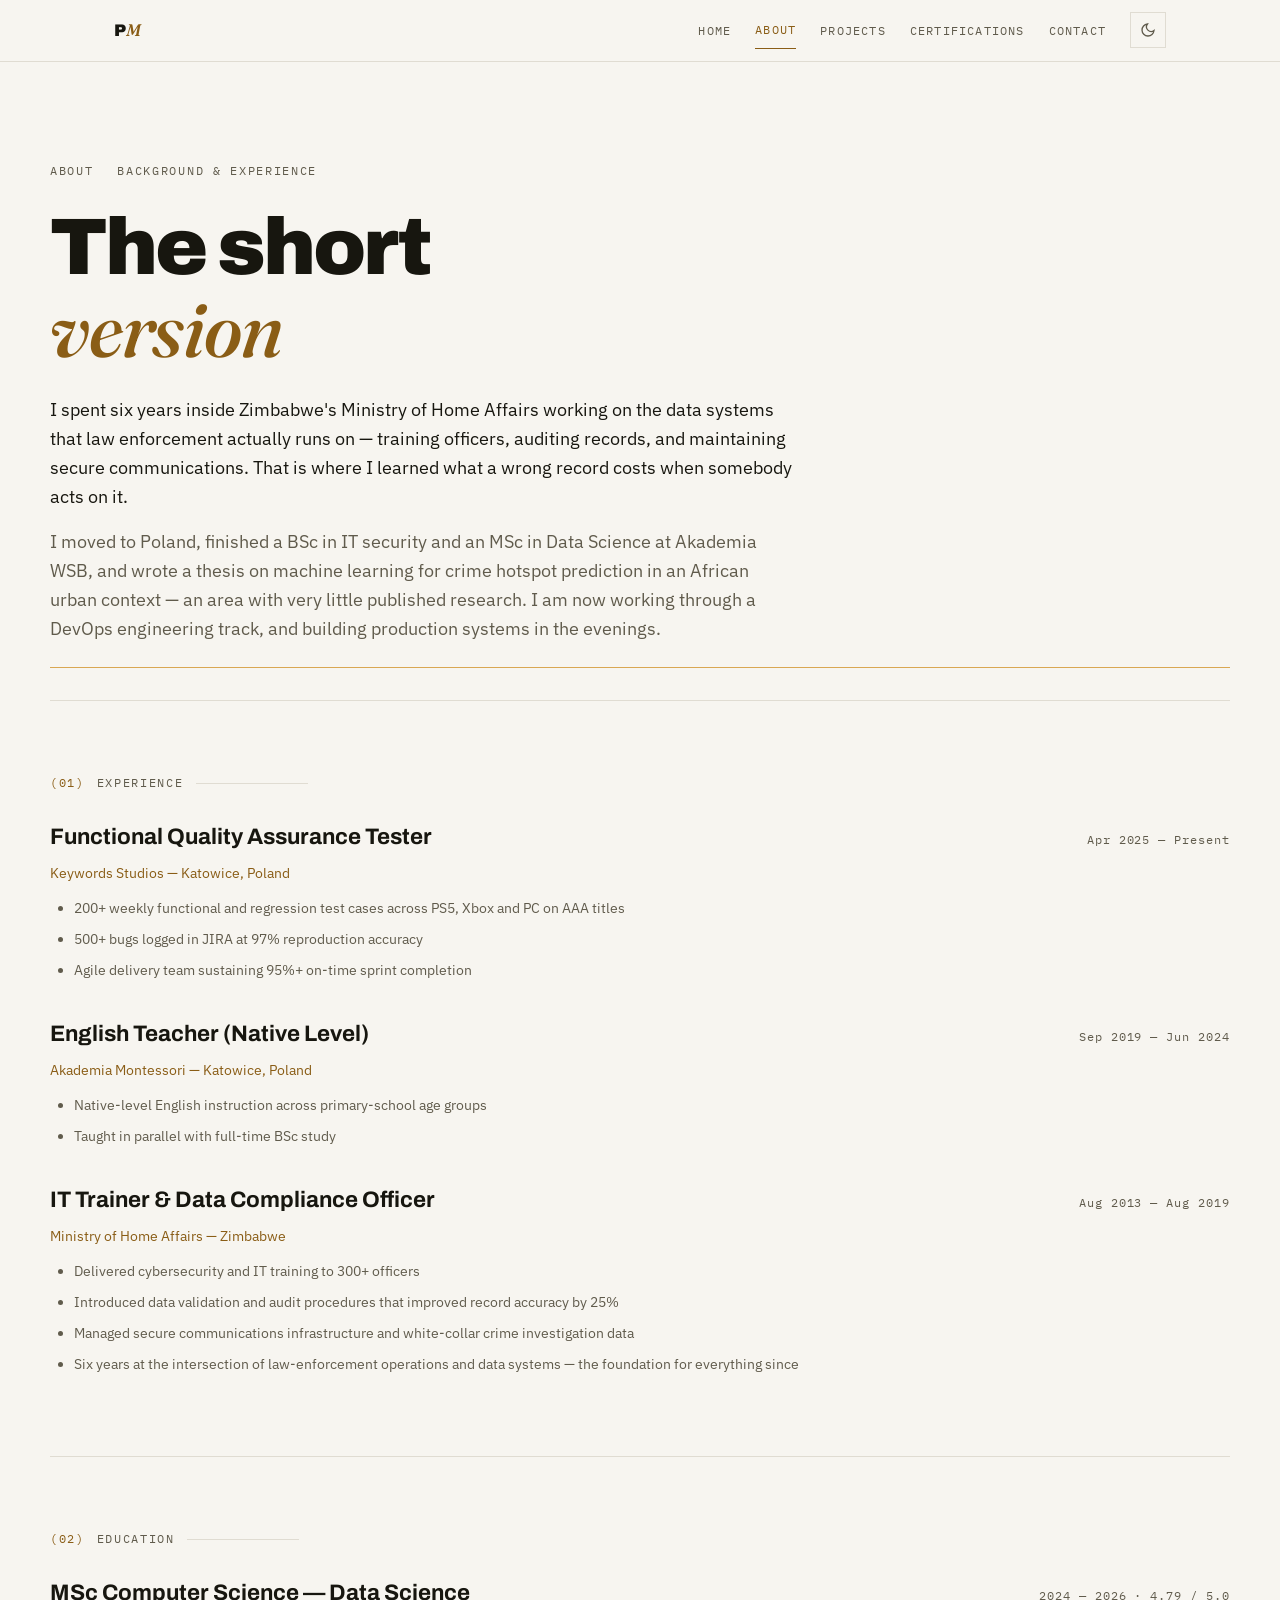
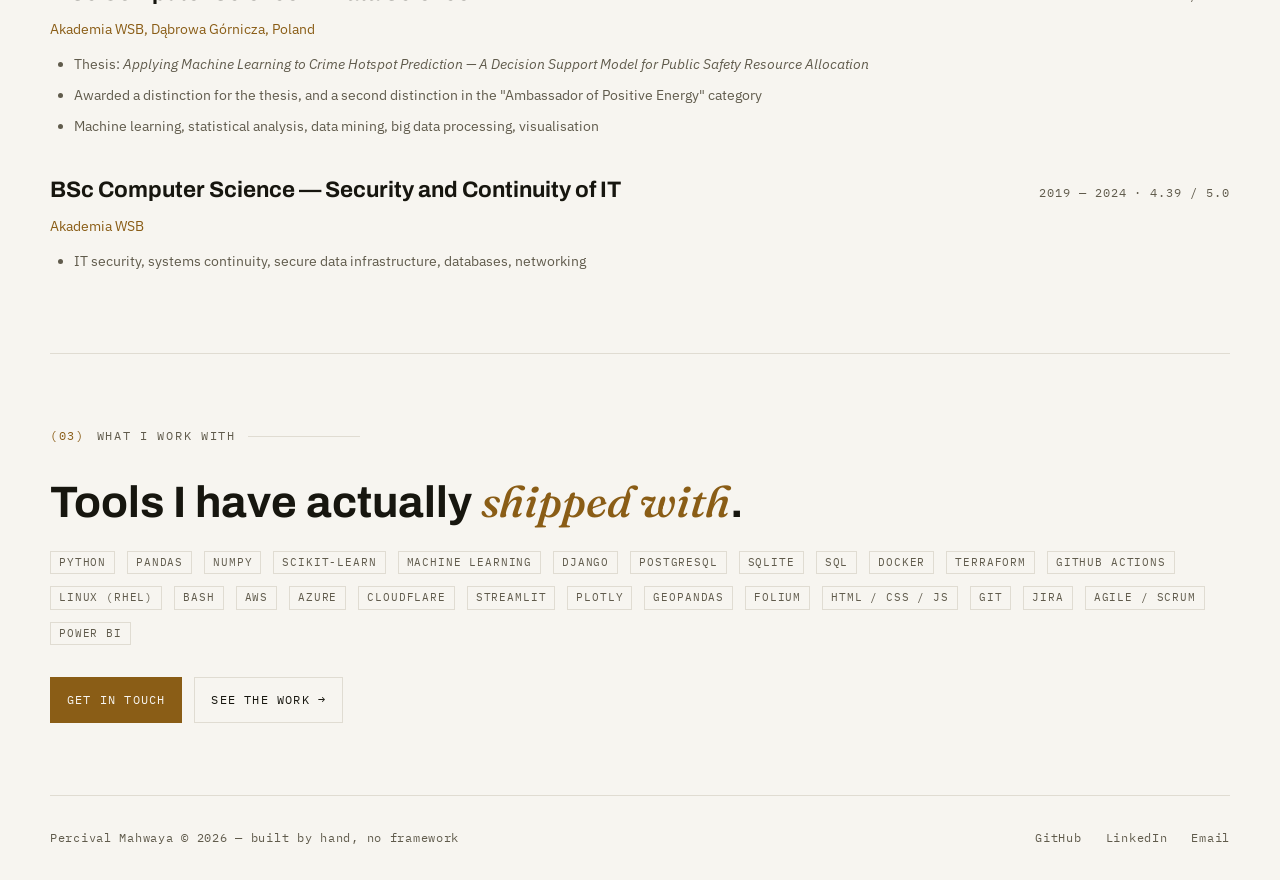
==== about.html @ 617ca1ed "redesign the site: dark/light editorial rebuild, spec-first Rebuilt all five pages against a plannin" ====
<!DOCTYPE html>
<html lang="en">
<head>
<meta charset="UTF-8">
<meta name="viewport" content="width=device-width, initial-scale=1.0">
<title>About — Percival Mahwaya</title>
<meta name="description" content="Background: six years in law-enforcement IT in Zimbabwe, an MSc in Data Science, and a DevOps engineering track in progress.">
<script>
  try {
    var t = localStorage.getItem("theme");
    if (t === "dark" || t === "light") document.documentElement.dataset.theme = t;
  } catch (e) {}
</script>
<link rel="preconnect" href="https://fonts.googleapis.com">
<link rel="preconnect" href="https://fonts.gstatic.com" crossorigin>
<link rel="stylesheet" href="https://fonts.googleapis.com/css2?family=Archivo:wght@500;700;900&family=Fraunces:ital,opsz,wght@1,9..144,500;1,9..144,600&family=IBM+Plex+Sans:wght@400;500;600&family=IBM+Plex+Mono:wght@400;500&display=swap">
<link rel="stylesheet" href="css/site.css">
</head>
<body>

<a class="skip" href="#main">Skip to content</a>

<header class="masthead">
  <div class="masthead__inner">
    <a class="brand" href="index.html">P<em>M</em></a>
    <nav class="nav" id="nav" aria-label="Primary">
      <a href="index.html">Home</a>
      <a href="about.html" aria-current="page">About</a>
      <a href="projects.html">Projects</a>
      <a href="certifications.html">Certifications</a>
      <a href="contact.html">Contact</a>
    </nav>
    <button class="toggle" id="theme-toggle" type="button" aria-label="Switch to dark theme">
      <svg class="i-moon" viewBox="0 0 24 24" fill="none" stroke="currentColor" stroke-width="2" aria-hidden="true"><path d="M21 12.8A9 9 0 1 1 11.2 3a7 7 0 0 0 9.8 9.8z"/></svg>
      <svg class="i-sun" viewBox="0 0 24 24" fill="none" stroke="currentColor" stroke-width="2" aria-hidden="true"><circle cx="12" cy="12" r="4.2"/><path d="M12 2v2.5M12 19.5V22M2 12h2.5M19.5 12H22M4.9 4.9l1.8 1.8M17.3 17.3l1.8 1.8M19.1 4.9l-1.8 1.8M6.7 17.3l-1.8 1.8"/></svg>
    </button>
    <button class="burger" id="burger" type="button" aria-label="Menu" aria-expanded="false" aria-controls="nav">
      <svg viewBox="0 0 24 24" fill="none" stroke="currentColor" stroke-width="2" aria-hidden="true"><path d="M3 6h18M3 12h18M3 18h18"/></svg>
    </button>
  </div>
</header>

<main id="main">

  <section class="shell hero" style="padding-bottom: var(--s5);">
    <div class="meta-row"><span>About</span><span>Background &amp; experience</span></div>
    <h1 class="name" style="font-size: clamp(2.5rem, 8vw, 5rem);">
      The short
      <span class="surname">version</span>
    </h1>
    <div class="prose measure">
      <p>
        I spent six years inside Zimbabwe's Ministry of Home Affairs working on the data systems
        that law enforcement actually runs on — training officers, auditing records, and
        maintaining secure communications. That is where I learned what a wrong record costs when
        somebody acts on it.
      </p>
      <p class="prose--muted">
        I moved to Poland, finished a BSc in IT security and an MSc in Data Science at Akademia
        WSB, and wrote a thesis on machine learning for crime hotspot prediction in an African
        urban context — an area with very little published research. I am now working through a
        DevOps engineering track, and building production systems in the evenings.
      </p>
    </div>
    <div class="rule"></div>
  </section>

  <section class="shell section">
    <p class="section__label"><i>(01)</i> Experience</p>
    <div class="entries">

      <article class="entry">
        <div class="entry__head">
          <h2 class="entry__role">Functional Quality Assurance Tester</h2>
          <span class="entry__when">Apr 2025 — Present</span>
        </div>
        <p class="entry__org">Keywords Studios — Katowice, Poland</p>
        <ul>
          <li>200+ weekly functional and regression test cases across PS5, Xbox and PC on AAA titles</li>
          <li>500+ bugs logged in JIRA at 97% reproduction accuracy</li>
          <li>Agile delivery team sustaining 95%+ on-time sprint completion</li>
        </ul>
      </article>

      <article class="entry">
        <div class="entry__head">
          <h2 class="entry__role">English Teacher (Native Level)</h2>
          <span class="entry__when">Sep 2019 — Jun 2024</span>
        </div>
        <p class="entry__org">Akademia Montessori — Katowice, Poland</p>
        <ul>
          <li>Native-level English instruction across primary-school age groups</li>
          <li>Taught in parallel with full-time BSc study</li>
        </ul>
      </article>

      <article class="entry">
        <div class="entry__head">
          <h2 class="entry__role">IT Trainer &amp; Data Compliance Officer</h2>
          <span class="entry__when">Aug 2013 — Aug 2019</span>
        </div>
        <p class="entry__org">Ministry of Home Affairs — Zimbabwe</p>
        <ul>
          <li>Delivered cybersecurity and IT training to 300+ officers</li>
          <li>Introduced data validation and audit procedures that improved record accuracy by 25%</li>
          <li>Managed secure communications infrastructure and white-collar crime investigation data</li>
          <li>Six years at the intersection of law-enforcement operations and data systems — the foundation for everything since</li>
        </ul>
      </article>

    </div>
  </section>

  <section class="shell section">
    <p class="section__label"><i>(02)</i> Education</p>
    <div class="entries">

      <article class="entry">
        <div class="entry__head">
          <h2 class="entry__role">MSc Computer Science — Data Science</h2>
          <span class="entry__when">2024 — 2026 · 4.79 / 5.0</span>
        </div>
        <p class="entry__org">Akademia WSB, Dąbrowa Górnicza, Poland</p>
        <ul>
          <li>Thesis: <em>Applying Machine Learning to Crime Hotspot Prediction — A Decision Support Model for Public Safety Resource Allocation</em></li>
          <li>Awarded a distinction for the thesis, and a second distinction in the "Ambassador of Positive Energy" category</li>
          <li>Machine learning, statistical analysis, data mining, big data processing, visualisation</li>
        </ul>
      </article>

      <article class="entry">
        <div class="entry__head">
          <h2 class="entry__role">BSc Computer Science — Security and Continuity of IT</h2>
          <span class="entry__when">2019 — 2024 · 4.39 / 5.0</span>
        </div>
        <p class="entry__org">Akademia WSB</p>
        <ul>
          <li>IT security, systems continuity, secure data infrastructure, databases, networking</li>
        </ul>
      </article>

    </div>
  </section>

  <section class="shell section">
    <p class="section__label"><i>(03)</i> What I work with</p>
    <h2 class="section__title">Tools I have actually <em>shipped with</em>.</h2>
    <div class="tags" style="gap: var(--s2);">
      <span class="tag">Python</span><span class="tag">Pandas</span><span class="tag">NumPy</span>
      <span class="tag">Scikit-learn</span><span class="tag">Machine Learning</span>
      <span class="tag">Django</span><span class="tag">PostgreSQL</span><span class="tag">SQLite</span>
      <span class="tag">SQL</span><span class="tag">Docker</span><span class="tag">Terraform</span>
      <span class="tag">GitHub Actions</span><span class="tag">Linux (RHEL)</span><span class="tag">Bash</span>
      <span class="tag">AWS</span><span class="tag">Azure</span><span class="tag">Cloudflare</span>
      <span class="tag">Streamlit</span><span class="tag">Plotly</span><span class="tag">GeoPandas</span>
      <span class="tag">Folium</span><span class="tag">HTML / CSS / JS</span><span class="tag">Git</span>
      <span class="tag">JIRA</span><span class="tag">Agile / Scrum</span><span class="tag">Power BI</span>
    </div>
    <div class="actions" style="margin-top: var(--s5);">
      <a class="btn btn--solid" href="contact.html">Get in touch</a>
      <a class="btn" href="projects.html">See the work &rarr;</a>
    </div>
  </section>

</main>

<footer class="shell foot">
  <p>Percival Mahwaya &copy; 2026 — built by hand, no framework</p>
  <span class="foot__links">
    <a href="https://github.com/percivalmahwaya" target="_blank" rel="noopener">GitHub</a>
    <a href="https://linkedin.com/in/percivalmahwaya" target="_blank" rel="noopener">LinkedIn</a>
    <a href="mailto:mahwayapercival@gmail.com">Email</a>
  </span>
</footer>

<script src="js/site.js"></script>
</body>
</html>
---- css/site.css ----
/* ==========================================================================
   site.css — Percival Mahwaya
   Authoritative values: docs/DESIGN_SYSTEM.md. Rules: docs/INVARIANTS.md.
   No framework, no build step, no CDN but Google Fonts (invariant 1).

   THEME STRUCTURE (invariant 6) — do not restructure without reading ADR 0002:
     :root                                        complete LIGHT palette
     @media (prefers-color-scheme: dark)
       :root:not([data-theme="light"])            dark, but an explicit light choice wins
     :root[data-theme="dark"]                     dark, explicit, beats a light OS
   Never declare a colour whose ONLY definition sits in a media or [data-theme]
   block — it will not apply in the un-stamped "system" state, which is what most
   readers are in, and the page renders one theme's text on the other's ground.
   ========================================================================== */

:root {
  /* --- light palette (base) --- */
  --ground: #F7F5F0;
  --raised: #FFFFFF;
  --ink: #17160F;
  --muted: #605B4C;
  --line: #E0DCD2;
  --accent: #8A5D16;        /* 5.27:1 on --ground — AA. See DESIGN_SYSTEM §2. */
  --accent-flat: #D9A753;   /* 2.01:1 — DECORATIVE FILLS ONLY, never text. */
  --live: #1F7A3D;
  --ring: #8A5D16;

  /* --- type --- */
  --display: "Archivo", "Helvetica Neue", Arial, sans-serif;
  --script: "Fraunces", Georgia, "Times New Roman", serif;
  --sans: "IBM Plex Sans", system-ui, -apple-system, Segoe UI, Roboto, sans-serif;
  --mono: "IBM Plex Mono", ui-monospace, SFMono-Regular, Consolas, monospace;

  --t-hero: clamp(3rem, 11vw, 7.5rem);
  --t-h2: clamp(1.75rem, 4vw, 2.75rem);
  --t-h3: clamp(1.15rem, 2vw, 1.4rem);
  --t-stat: clamp(2.25rem, 5vw, 3.25rem);
  --t-body: 1.0625rem;
  --t-small: 0.875rem;
  --t-label: 0.75rem;

  /* --- space --- */
  --s1: 0.5rem;  --s2: 0.75rem; --s3: 1rem;   --s4: 1.5rem;
  --s5: 2rem;    --s6: 3rem;    --s7: 4.5rem; --s8: 7rem;

  --gutter: clamp(1.25rem, 5vw, 4rem);
  --measure: 68ch;
  --shell: 1180px;
}

@media (prefers-color-scheme: dark) {
  :root:not([data-theme="light"]) {
    --ground: #0D0D0B;
    --raised: #141412;
    --ink: #F2EFE8;
    --muted: #9A9484;
    --line: #2A2820;
    --accent: #D9A753;      /* 8.90:1 on the dark ground — AAA. */
    --accent-flat: #D9A753;
    --live: #5FBF7F;
    --ring: #D9A753;
  }
}

:root[data-theme="dark"] {
  --ground: #0D0D0B;
  --raised: #141412;
  --ink: #F2EFE8;
  --muted: #9A9484;
  --line: #2A2820;
  --accent: #D9A753;
  --accent-flat: #D9A753;
  --live: #5FBF7F;
  --ring: #D9A753;
}

/* ===================== base ===================== */

*, *::before, *::after { box-sizing: border-box; }

html { -webkit-text-size-adjust: 100%; scroll-behavior: smooth; }

body {
  margin: 0;
  /* Explicit token background: a transparent body borrows the host ground. */
  background: var(--ground);
  color: var(--ink);
  font-family: var(--sans);
  font-size: var(--t-body);
  line-height: 1.65;
  -webkit-font-smoothing: antialiased;
  overflow-x: hidden;
}

h1, h2, h3, h4 {
  font-family: var(--display);
  line-height: 1.08;
  text-wrap: balance;
  margin: 0;
  color: var(--ink);
}

p { margin: 0; }

a { color: var(--accent); text-decoration-thickness: 1px; text-underline-offset: 3px; }
a:hover { text-decoration-thickness: 2px; }

:focus-visible {
  outline: 2px solid var(--ring);
  outline-offset: 2px;
  border-radius: 2px;
}

img { max-width: 100%; display: block; }

::selection { background: var(--accent); color: var(--ground); }

.shell {
  max-width: var(--shell);
  margin-inline: auto;
  padding-inline: var(--gutter);
}

.measure { max-width: var(--measure); }

.skip {
  position: absolute; left: var(--s3); top: var(--s3);
  background: var(--raised); color: var(--ink);
  border: 1px solid var(--accent);
  padding: var(--s2) var(--s3);
  font-family: var(--mono); font-size: var(--t-small);
  z-index: 100;
  /* Hidden by transform, NOT by a fixed negative offset: a `top:-3rem` hide
     depends on the element staying under 3rem tall, and it did not — the
     bottom border peeked 1.09px into view. Never display:none or
     visibility:hidden here, both remove it from the tab order it exists for. */
  transform: translateY(calc(-100% - var(--s4)));
  transition: transform 140ms ease;
}
.skip:focus { transform: translateY(0); }

/* ===================== masthead ===================== */

.masthead {
  position: sticky; top: 0; z-index: 50;
  background: color-mix(in srgb, var(--ground) 92%, transparent);
  backdrop-filter: blur(10px);
  border-bottom: 1px solid var(--line);
}

.masthead__inner {
  max-width: var(--shell); margin-inline: auto;
  padding: var(--s2) var(--gutter);
  display: flex; align-items: center; gap: var(--s4);
}

.brand {
  font-family: var(--display); font-weight: 900;
  font-size: 1.05rem; letter-spacing: 0.02em;
  color: var(--ink); text-decoration: none;
  margin-right: auto;
}
.brand em {
  font-family: var(--script); font-style: italic;
  font-weight: 600; color: var(--accent);
}

.nav { display: flex; gap: var(--s4); align-items: center; }

.nav a {
  font-family: var(--mono); font-size: var(--t-label);
  text-transform: uppercase; letter-spacing: 0.1em;
  color: var(--muted); text-decoration: none;
  padding: var(--s1) 0;
}
.nav a:hover { color: var(--accent); }
.nav a[aria-current="page"] {
  color: var(--accent);
  border-bottom: 1px solid var(--accent);
}

.toggle, .burger {
  background: none; border: 1px solid var(--line);
  color: var(--muted); cursor: pointer;
  width: 2.25rem; height: 2.25rem;
  display: grid; place-items: center;
  padding: 0; flex-shrink: 0;
}
.toggle:hover, .burger:hover { color: var(--accent); border-color: var(--accent); }
.toggle svg, .burger svg { width: 1rem; height: 1rem; }
/* The toggle shows the icon for the theme it switches TO. */
.toggle .i-sun { display: none; }
.toggle .i-moon { display: block; }
:root[data-theme="dark"] .toggle .i-sun { display: block; }
:root[data-theme="dark"] .toggle .i-moon { display: none; }
@media (prefers-color-scheme: dark) {
  :root:not([data-theme="light"]) .toggle .i-sun { display: block; }
  :root:not([data-theme="light"]) .toggle .i-moon { display: none; }
}

.burger { display: none; }

@media (max-width: 720px) {
  .burger { display: grid; }
  .nav {
    position: absolute; left: 0; right: 0; top: 100%;
    flex-direction: column; align-items: flex-start; gap: 0;
    background: var(--raised);
    border-bottom: 1px solid var(--line);
    padding: var(--s2) var(--gutter) var(--s4);
    display: none;
  }
  .nav[data-open="true"] { display: flex; }
  .nav a { padding: var(--s2) 0; font-size: 0.8rem; width: 100%; }
}

/* ===================== hero ===================== */

.hero {
  padding: clamp(var(--s6), 11vh, var(--s8)) 0 var(--s7);
  display: flex; flex-direction: column; gap: var(--s4);
}

.meta-row {
  display: flex; flex-wrap: wrap; gap: var(--s4);
  font-family: var(--mono); font-size: var(--t-label);
  text-transform: uppercase; letter-spacing: 0.14em;
  color: var(--muted);
}

.name {
  font-size: var(--t-hero);
  font-weight: 900;
  letter-spacing: -0.035em;
  display: flex; flex-direction: column;
}
.name .surname {
  font-family: var(--script);
  font-style: italic;
  font-weight: 500;
  letter-spacing: -0.015em;
  color: var(--accent);
  margin-top: -0.08em;
}

.identity {
  font-family: var(--mono); font-size: var(--t-small);
  color: var(--muted);
  border-left: 2px solid var(--accent-flat);
  padding-left: var(--s3);
  display: flex; flex-direction: column; gap: 2px;
}
.identity b { color: var(--ink); font-weight: 500; }

.rule { height: 1px; background: var(--line); position: relative; overflow: hidden; }
.rule::after {
  content: ""; position: absolute; inset: 0;
  background: var(--accent-flat);
  transform-origin: left;
  animation: sweep 1100ms cubic-bezier(.2,.7,.2,1) forwards;
}
@keyframes sweep { from { transform: scaleX(0); } to { transform: scaleX(1); } }

.foot-row {
  display: flex; flex-wrap: wrap; gap: var(--s4);
  justify-content: space-between; align-items: center;
}

.roles {
  font-family: var(--mono); font-size: var(--t-label);
  color: var(--muted); letter-spacing: 0.06em;
}

.scroll-cue {
  font-family: var(--mono); font-size: var(--t-label);
  text-transform: uppercase; letter-spacing: 0.14em;
  color: var(--muted);
  display: inline-flex; align-items: center; gap: var(--s1);
  text-decoration: none;
}
.scroll-cue:hover { color: var(--accent); }
.scroll-cue span { animation: bob 1800ms ease-in-out infinite; }
@keyframes bob { 0%,100% { transform: translateY(0); } 50% { transform: translateY(3px); } }

/* ===================== sections ===================== */

.section { padding: var(--s7) 0; border-top: 1px solid var(--line); }

.section__label {
  display: flex; align-items: center; gap: var(--s2);
  font-family: var(--mono); font-size: var(--t-label);
  text-transform: uppercase; letter-spacing: 0.14em;
  color: var(--muted);
  margin-bottom: var(--s5);
}
.section__label i {
  font-style: normal;
  color: var(--accent);
}
.section__label::after {
  content: ""; flex: 1; height: 1px; background: var(--line);
  max-width: 7rem;
}

.section__title { font-size: var(--t-h2); font-weight: 700; margin-bottom: var(--s4); }
.section__title em {
  font-family: var(--script); font-style: italic;
  font-weight: 500; color: var(--accent);
}

.prose { font-size: 1.1rem; color: var(--ink); display: flex; flex-direction: column; gap: var(--s3); }
.prose--muted { color: var(--muted); }

/* intro: photo + prose */
.intro { display: grid; gap: var(--s5); grid-template-columns: 1fr; }
@media (min-width: 820px) {
  .intro { grid-template-columns: 220px 1fr; align-items: start; }
}
.intro__photo {
  width: 100%; max-width: 220px;
  aspect-ratio: 4 / 5;
  object-fit: cover;
  object-position: center 20%;
  border: 1px solid var(--line);
  filter: grayscale(1) contrast(1.05);
}

/* ===================== stats ===================== */

.stats {
  display: grid; gap: var(--s5);
  grid-template-columns: repeat(auto-fit, minmax(190px, 1fr));
}

.stat { display: flex; flex-direction: column; gap: var(--s1); }
.stat__fig {
  font-family: var(--display); font-weight: 900;
  font-size: var(--t-stat); line-height: 1;
  letter-spacing: -0.03em;
  font-variant-numeric: tabular-nums;
  color: var(--ink);
}
.stat__cap { font-size: var(--t-small); color: var(--ink); }
.stat__src {
  font-family: var(--mono); font-size: 0.68rem;
  color: var(--muted); line-height: 1.5;
  padding-top: var(--s1);
  border-top: 1px solid var(--line);
  overflow-wrap: anywhere;
}
.stat__wip {
  display: inline-block;
  font-family: var(--mono); font-size: 0.62rem;
  text-transform: uppercase; letter-spacing: 0.12em;
  color: var(--accent);
  border: 1px solid var(--accent);
  padding: 1px var(--s1);
  align-self: flex-start;
}

.caveat {
  margin-top: var(--s5);
  font-family: var(--mono); font-size: 0.72rem;
  color: var(--muted); line-height: 1.6;
  border-left: 2px solid var(--line);
  padding-left: var(--s3);
  max-width: 74ch;
}

/* ===================== work cards ===================== */

.work { display: grid; gap: var(--s4); grid-template-columns: 1fr; }
@media (min-width: 760px) { .work { grid-template-columns: repeat(auto-fit, minmax(300px, 1fr)); } }

.card {
  background: var(--raised);
  border: 1px solid var(--line);
  padding: var(--s4);
  display: flex; flex-direction: column; gap: var(--s3);
  transition: border-color 160ms ease, transform 160ms ease;
}
.card:hover { border-color: var(--accent); transform: translateY(-3px); }

.card__top {
  display: flex; align-items: center; justify-content: space-between;
  gap: var(--s2);
  font-family: var(--mono); font-size: var(--t-label);
  text-transform: uppercase; letter-spacing: 0.12em;
  color: var(--muted);
}

.dot {
  display: inline-flex; align-items: center; gap: 6px;
  color: var(--live);
}
.dot::before {
  content: ""; width: 7px; height: 7px; border-radius: 50%;
  background: var(--live);
  box-shadow: 0 0 0 3px color-mix(in srgb, var(--live) 22%, transparent);
}

.card__title { font-size: var(--t-h3); font-weight: 700; }
.card__desc { font-size: var(--t-small); color: var(--muted); }

.card__stats {
  display: flex; flex-wrap: wrap; gap: var(--s4);
  padding-top: var(--s2);
  border-top: 1px solid var(--line);
  margin-top: auto;
}
.card__stat { display: flex; flex-direction: column; }
.card__stat b {
  font-family: var(--display); font-weight: 700; font-size: 1.3rem;
  font-variant-numeric: tabular-nums; line-height: 1.1;
}
.card__stat span {
  font-family: var(--mono); font-size: 0.64rem;
  text-transform: uppercase; letter-spacing: 0.1em; color: var(--muted);
}

.tags { display: flex; flex-wrap: wrap; gap: var(--s1); }
.tag {
  font-family: var(--mono); font-size: 0.66rem;
  text-transform: uppercase; letter-spacing: 0.08em;
  color: var(--muted);
  border: 1px solid var(--line);
  padding: 2px var(--s1);
}

.actions { display: flex; flex-wrap: wrap; gap: var(--s2); align-items: center; }

.btn {
  font-family: var(--mono); font-size: var(--t-label);
  text-transform: uppercase; letter-spacing: 0.1em;
  text-decoration: none;
  padding: var(--s2) var(--s3);
  border: 1px solid var(--line);
  color: var(--ink);
  display: inline-flex; align-items: center; gap: 6px;
  transition: border-color 140ms ease, color 140ms ease, background 140ms ease;
}
.btn:hover { border-color: var(--accent); color: var(--accent); }
.btn--solid { background: var(--accent); border-color: var(--accent); color: var(--ground); }
.btn--solid:hover { background: transparent; color: var(--accent); }
.btn svg { width: 0.9rem; height: 0.9rem; }

.note {
  font-family: var(--mono); font-size: 0.68rem;
  color: var(--muted); letter-spacing: 0.06em;
}

/* ===================== generic lists (about/certs) ===================== */

.entries { display: flex; flex-direction: column; gap: var(--s5); }

.entry { display: flex; flex-direction: column; gap: var(--s2); }
.entry__head {
  display: flex; flex-wrap: wrap; gap: var(--s2) var(--s3);
  align-items: baseline; justify-content: space-between;
}
.entry__role { font-family: var(--display); font-size: var(--t-h3); font-weight: 700; }
.entry__when {
  font-family: var(--mono); font-size: var(--t-label);
  color: var(--muted); letter-spacing: 0.08em; white-space: nowrap;
}
.entry__org { font-size: var(--t-small); color: var(--accent); }
.entry ul { margin: 0; padding-left: var(--s4); color: var(--muted); font-size: var(--t-small); }
.entry li { margin-bottom: var(--s1); }

.grid-cards { display: grid; gap: var(--s4); grid-template-columns: repeat(auto-fit, minmax(260px, 1fr)); }

.contact-list { display: flex; flex-direction: column; gap: var(--s3); }
.contact-row {
  display: flex; gap: var(--s3); align-items: baseline;
  padding-bottom: var(--s3); border-bottom: 1px solid var(--line);
}
.contact-row dt {
  font-family: var(--mono); font-size: var(--t-label);
  text-transform: uppercase; letter-spacing: 0.12em;
  color: var(--muted); min-width: 7rem;
}
.contact-row dd { margin: 0; }

/* ===================== footer ===================== */

.foot {
  border-top: 1px solid var(--line);
  padding: var(--s5) 0;
  display: flex; flex-wrap: wrap; gap: var(--s3);
  justify-content: space-between; align-items: center;
  font-family: var(--mono); font-size: var(--t-label);
  color: var(--muted); letter-spacing: 0.06em;
}
.foot a { color: var(--muted); text-decoration: none; }
.foot a:hover { color: var(--accent); }
.foot__links { display: flex; gap: var(--s4); flex-wrap: wrap; }

/* ===================== motion / print ===================== */

@media (prefers-reduced-motion: reduce) {
  *, *::before, *::after {
    animation-duration: 0.001ms !important;
    animation-iteration-count: 1 !important;
    transition-duration: 0.001ms !important;
  }
  html { scroll-behavior: auto; }
  .rule::after { transform: scaleX(1); }
}

@media print {
  :root {
    --ground: #fff; --raised: #fff; --ink: #000;
    --muted: #444; --line: #bbb; --accent: #6b4712;
  }
  .masthead, .toggle, .burger, .scroll-cue, .skip { display: none !important; }
  .section { page-break-inside: avoid; border-top: 1px solid #bbb; }
  a[href^="http"]::after { content: " (" attr(href) ")"; font-size: 0.7em; color: #555; }
  .rule::after { transform: scaleX(1); }
}
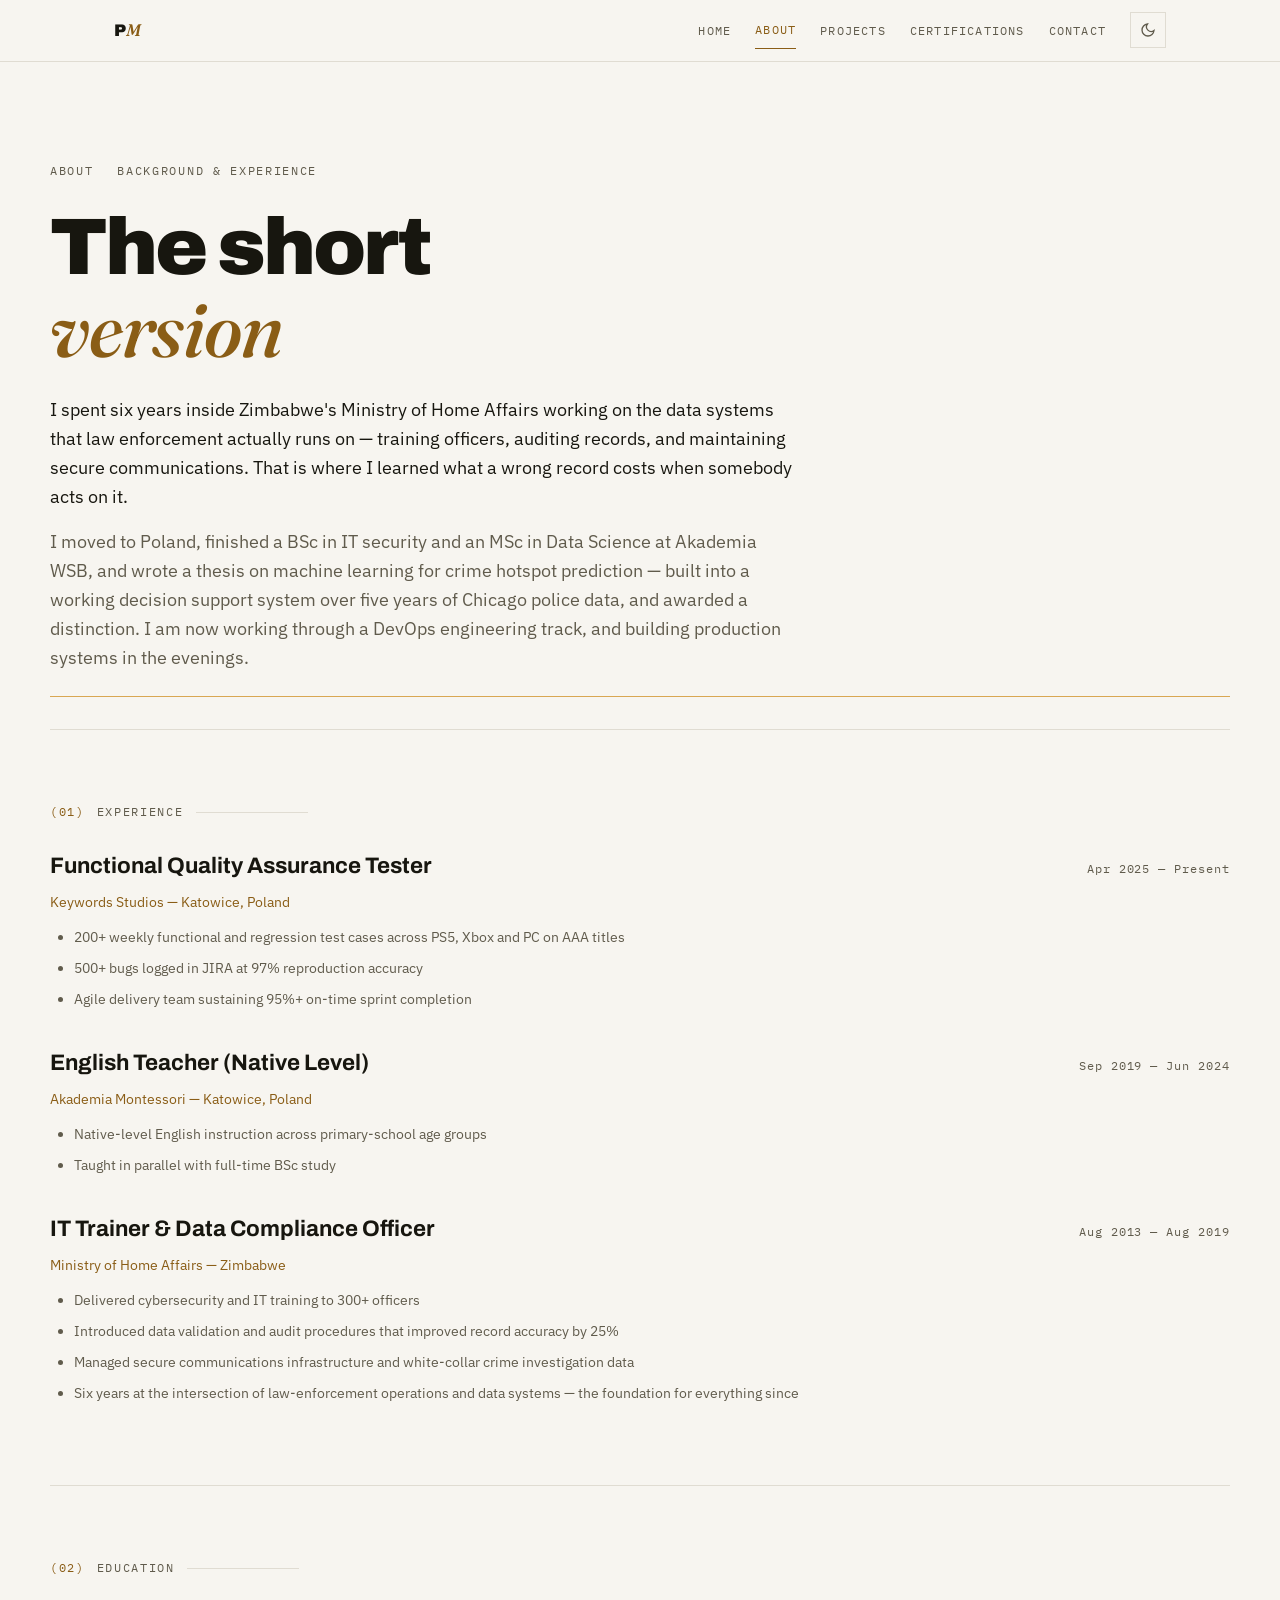
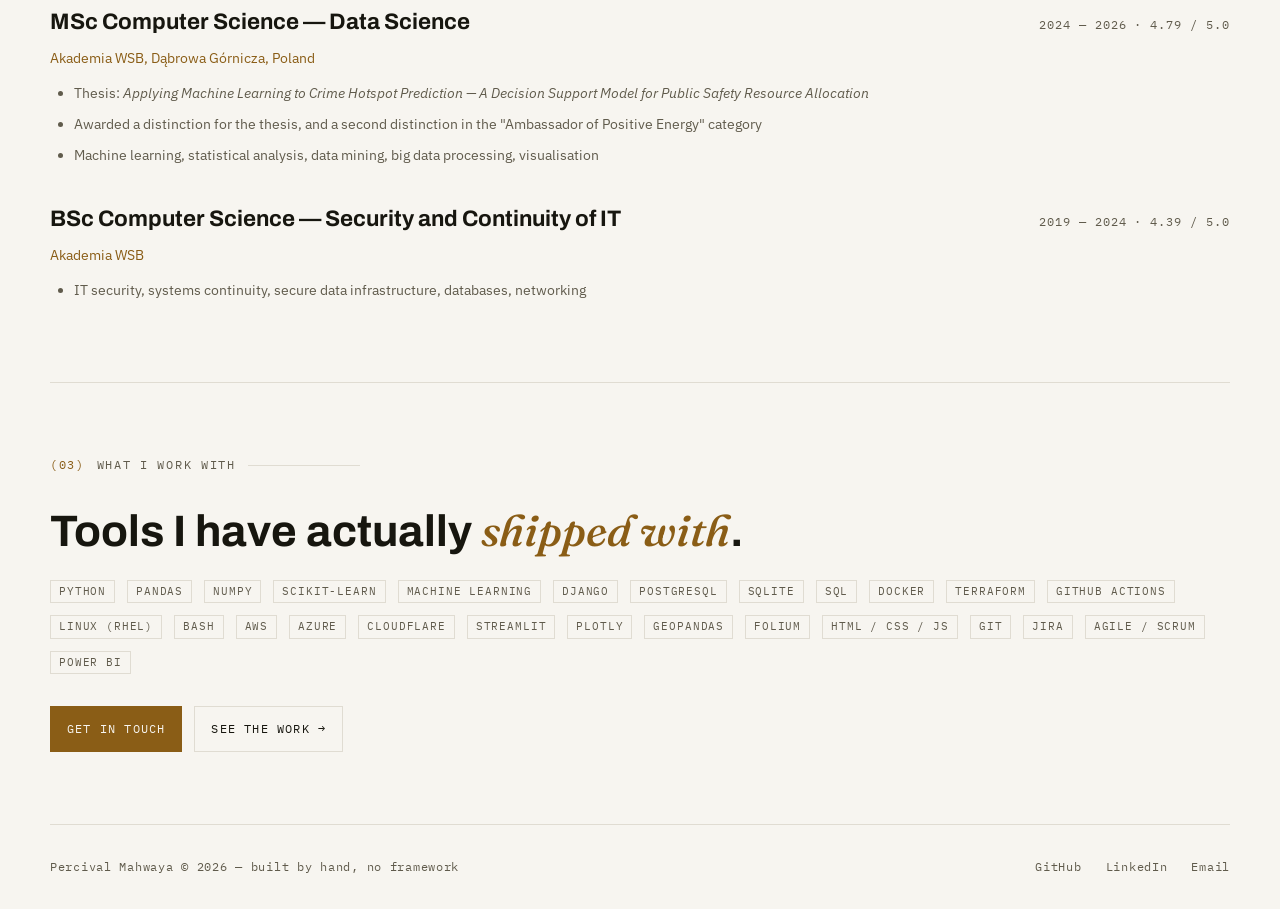
==== commit 9cbf1af7: "correct a wrong "not live" call, and the stale memory behind it The Crime Hotspot DSS is fully live " ====
--- a/about.html
+++ b/about.html
@@ -57,9 +57,10 @@
       </p>
       <p class="prose--muted">
         I moved to Poland, finished a BSc in IT security and an MSc in Data Science at Akademia
-        WSB, and wrote a thesis on machine learning for crime hotspot prediction in an African
-        urban context — an area with very little published research. I am now working through a
-        DevOps engineering track, and building production systems in the evenings.
+        WSB, and wrote a thesis on machine learning for crime hotspot prediction — built into a
+        working decision support system over five years of Chicago police data, and awarded a
+        distinction. I am now working through a DevOps engineering track, and building production
+        systems in the evenings.
       </p>
     </div>
     <div class="rule"></div>
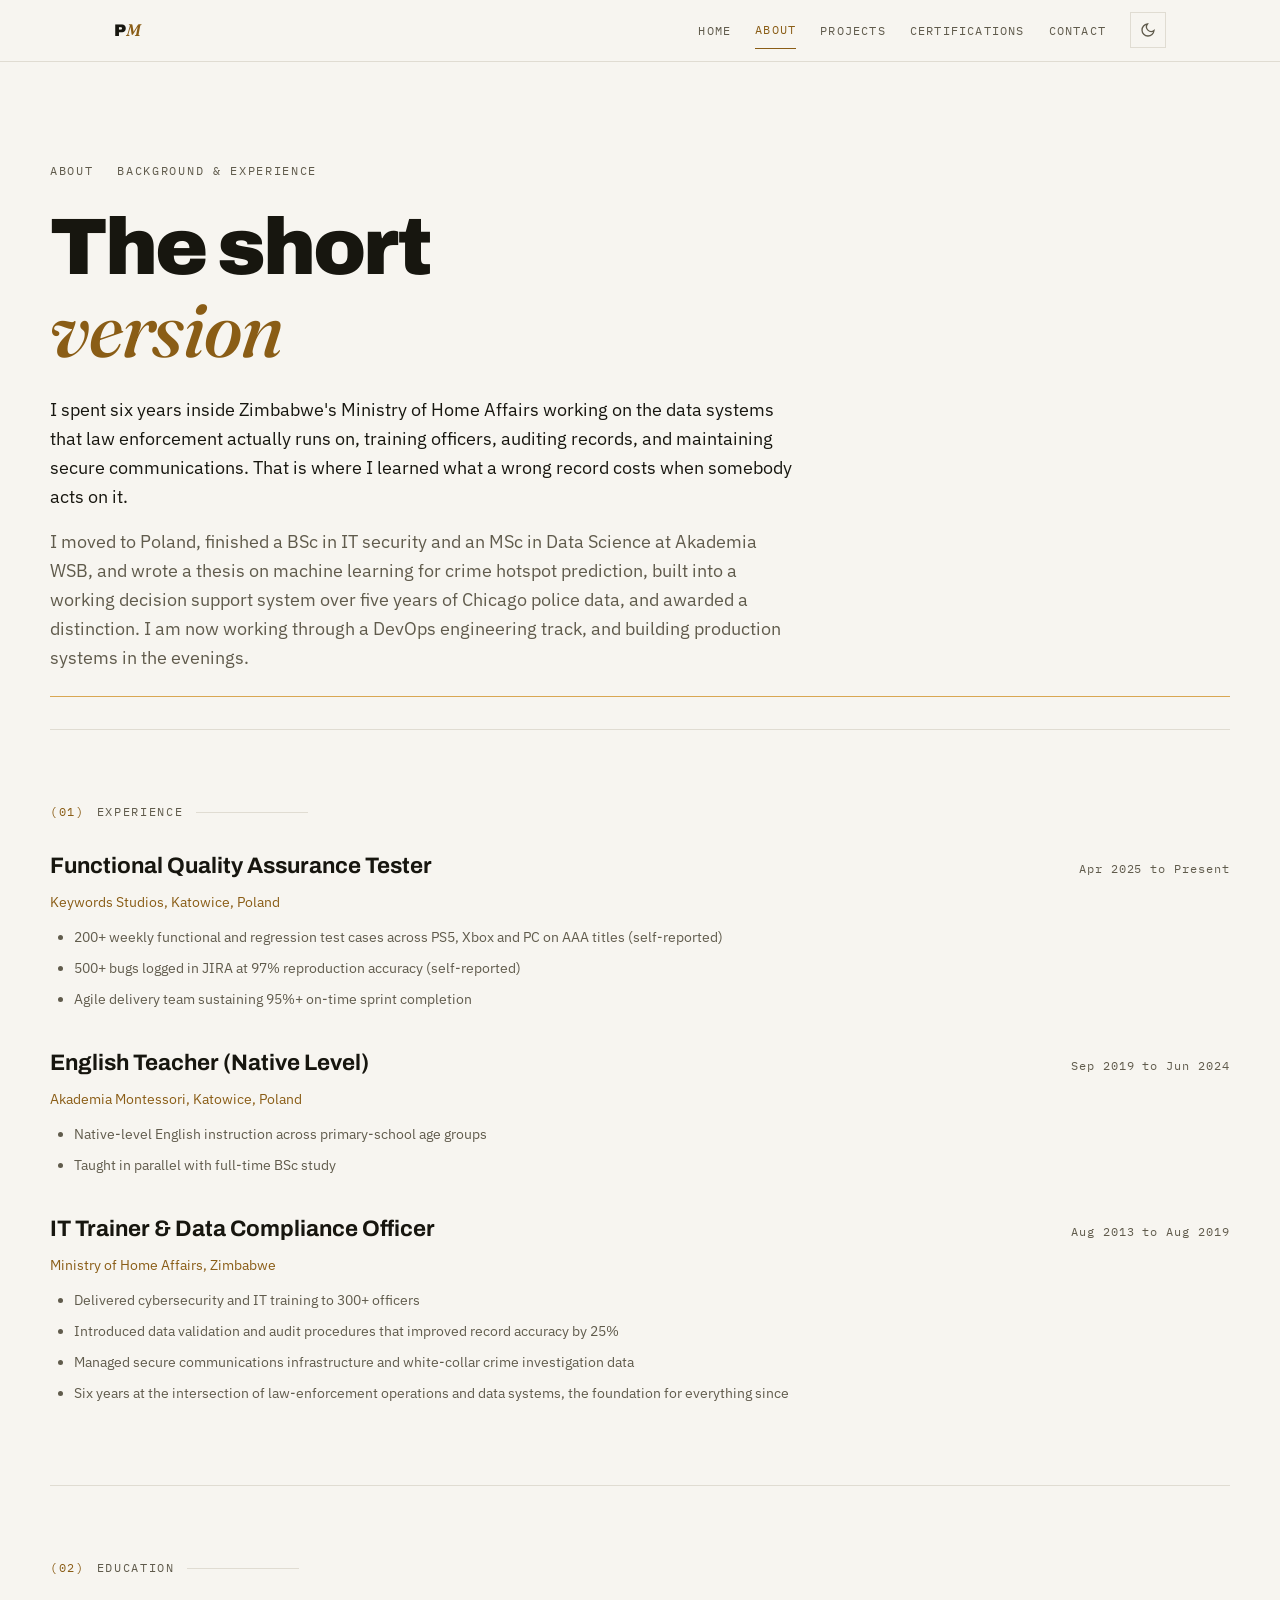
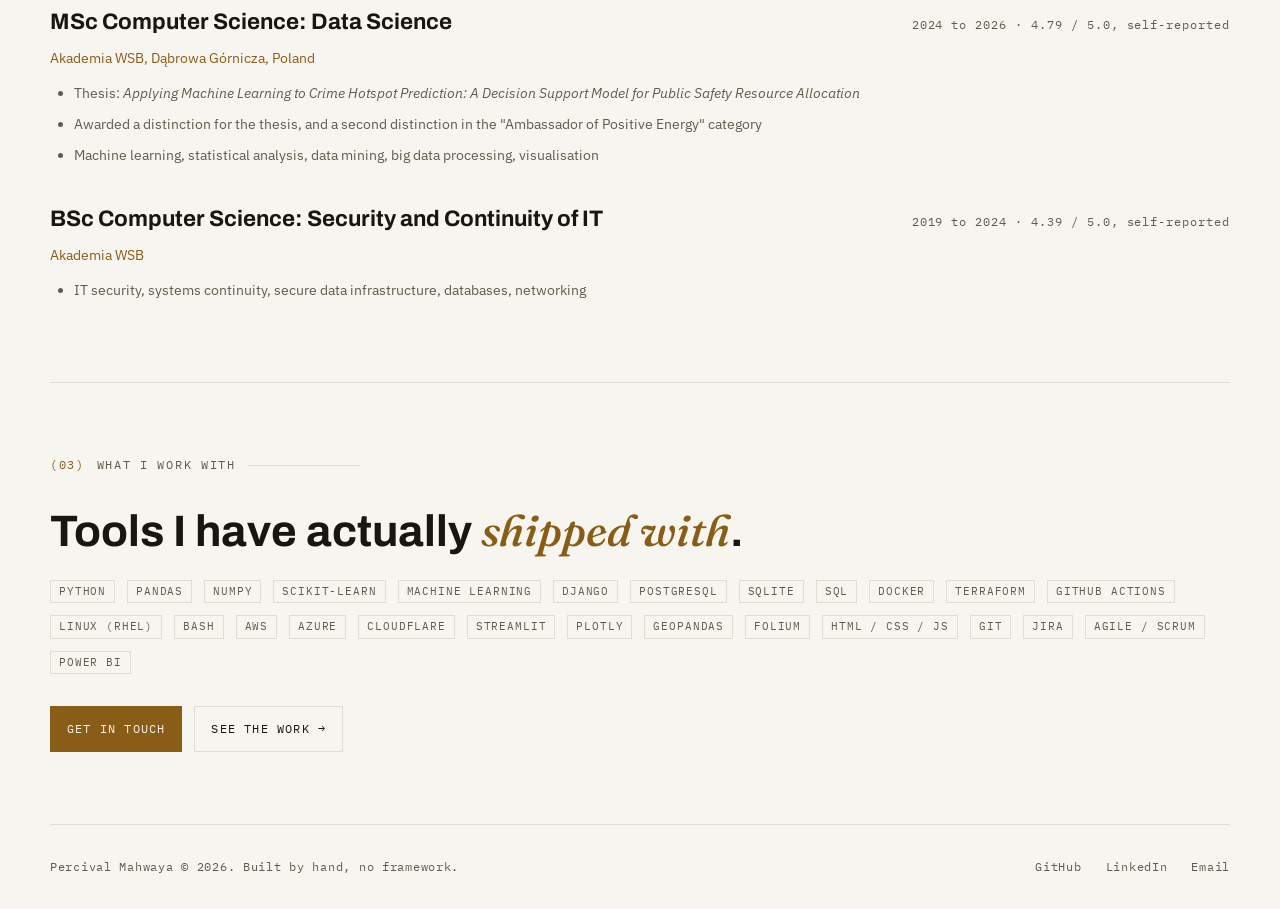
==== commit a9868aa2: "v2: evidence-led rebuild with case studies, research section, facts tooling and CI" ====
--- a/about.html
+++ b/about.html
@@ -3,7 +3,15 @@
 <head>
 <meta charset="UTF-8">
 <meta name="viewport" content="width=device-width, initial-scale=1.0">
-<title>About — Percival Mahwaya</title>
+<link rel="icon" href="assets/icons/icon.svg" type="image/svg+xml">
+<link rel="icon" href="assets/icons/icon-192.png" sizes="192x192" type="image/png">
+<link rel="apple-touch-icon" href="assets/icons/apple-touch-icon.png">
+<meta name="theme-color" content="#0D0D0B" media="(prefers-color-scheme: dark)">
+<meta name="theme-color" content="#F7F5F0" media="(prefers-color-scheme: light)">
+<meta property="og:image" content="https://percivalmahwaya.github.io/assets/og-image.png">
+<meta property="og:type" content="website">
+<meta name="twitter:card" content="summary_large_image">
+<title>About | Percival Mahwaya</title>
 <meta name="description" content="Background: six years in law-enforcement IT in Zimbabwe, an MSc in Data Science, and a DevOps engineering track in progress.">
 <script>
   try {
@@ -51,13 +59,13 @@
     <div class="prose measure">
       <p>
         I spent six years inside Zimbabwe's Ministry of Home Affairs working on the data systems
-        that law enforcement actually runs on — training officers, auditing records, and
+        that law enforcement actually runs on, training officers, auditing records, and
         maintaining secure communications. That is where I learned what a wrong record costs when
         somebody acts on it.
       </p>
       <p class="prose--muted">
         I moved to Poland, finished a BSc in IT security and an MSc in Data Science at Akademia
-        WSB, and wrote a thesis on machine learning for crime hotspot prediction — built into a
+        WSB, and wrote a thesis on machine learning for crime hotspot prediction, built into a
         working decision support system over five years of Chicago police data, and awarded a
         distinction. I am now working through a DevOps engineering track, and building production
         systems in the evenings.
@@ -73,12 +81,12 @@
       <article class="entry">
         <div class="entry__head">
           <h2 class="entry__role">Functional Quality Assurance Tester</h2>
-          <span class="entry__when">Apr 2025 — Present</span>
+          <span class="entry__when">Apr 2025 to Present</span>
         </div>
-        <p class="entry__org">Keywords Studios — Katowice, Poland</p>
+        <p class="entry__org">Keywords Studios, Katowice, Poland</p>
         <ul>
-          <li>200+ weekly functional and regression test cases across PS5, Xbox and PC on AAA titles</li>
-          <li>500+ bugs logged in JIRA at 97% reproduction accuracy</li>
+          <li>200+ weekly functional and regression test cases across PS5, Xbox and PC on AAA titles (self-reported)</li>
+          <li>500+ bugs logged in JIRA at 97% reproduction accuracy (self-reported)</li>
           <li>Agile delivery team sustaining 95%+ on-time sprint completion</li>
         </ul>
       </article>
@@ -86,9 +94,9 @@
       <article class="entry">
         <div class="entry__head">
           <h2 class="entry__role">English Teacher (Native Level)</h2>
-          <span class="entry__when">Sep 2019 — Jun 2024</span>
+          <span class="entry__when">Sep 2019 to Jun 2024</span>
         </div>
-        <p class="entry__org">Akademia Montessori — Katowice, Poland</p>
+        <p class="entry__org">Akademia Montessori, Katowice, Poland</p>
         <ul>
           <li>Native-level English instruction across primary-school age groups</li>
           <li>Taught in parallel with full-time BSc study</li>
@@ -98,14 +106,14 @@
       <article class="entry">
         <div class="entry__head">
           <h2 class="entry__role">IT Trainer &amp; Data Compliance Officer</h2>
-          <span class="entry__when">Aug 2013 — Aug 2019</span>
+          <span class="entry__when">Aug 2013 to Aug 2019</span>
         </div>
-        <p class="entry__org">Ministry of Home Affairs — Zimbabwe</p>
+        <p class="entry__org">Ministry of Home Affairs, Zimbabwe</p>
         <ul>
           <li>Delivered cybersecurity and IT training to 300+ officers</li>
           <li>Introduced data validation and audit procedures that improved record accuracy by 25%</li>
           <li>Managed secure communications infrastructure and white-collar crime investigation data</li>
-          <li>Six years at the intersection of law-enforcement operations and data systems — the foundation for everything since</li>
+          <li>Six years at the intersection of law-enforcement operations and data systems, the foundation for everything since</li>
         </ul>
       </article>
 
@@ -118,12 +126,12 @@
 
       <article class="entry">
         <div class="entry__head">
-          <h2 class="entry__role">MSc Computer Science — Data Science</h2>
-          <span class="entry__when">2024 — 2026 · 4.79 / 5.0</span>
+          <h2 class="entry__role">MSc Computer Science: Data Science</h2>
+          <span class="entry__when">2024 to 2026 · 4.79 / 5.0, self-reported</span>
         </div>
         <p class="entry__org">Akademia WSB, Dąbrowa Górnicza, Poland</p>
         <ul>
-          <li>Thesis: <em>Applying Machine Learning to Crime Hotspot Prediction — A Decision Support Model for Public Safety Resource Allocation</em></li>
+          <li>Thesis: <em>Applying Machine Learning to Crime Hotspot Prediction: A Decision Support Model for Public Safety Resource Allocation</em></li>
           <li>Awarded a distinction for the thesis, and a second distinction in the "Ambassador of Positive Energy" category</li>
           <li>Machine learning, statistical analysis, data mining, big data processing, visualisation</li>
         </ul>
@@ -131,8 +139,8 @@
 
       <article class="entry">
         <div class="entry__head">
-          <h2 class="entry__role">BSc Computer Science — Security and Continuity of IT</h2>
-          <span class="entry__when">2019 — 2024 · 4.39 / 5.0</span>
+          <h2 class="entry__role">BSc Computer Science: Security and Continuity of IT</h2>
+          <span class="entry__when">2019 to 2024 · 4.39 / 5.0, self-reported</span>
         </div>
         <p class="entry__org">Akademia WSB</p>
         <ul>
@@ -166,7 +174,7 @@
 </main>
 
 <footer class="shell foot">
-  <p>Percival Mahwaya &copy; 2026 — built by hand, no framework</p>
+  <p>Percival Mahwaya &copy; 2026. Built by hand, no framework.</p>
   <span class="foot__links">
     <a href="https://github.com/percivalmahwaya" target="_blank" rel="noopener">GitHub</a>
     <a href="https://linkedin.com/in/percivalmahwaya" target="_blank" rel="noopener">LinkedIn</a>
--- a/css/site.css
+++ b/css/site.css
@@ -317,12 +317,11 @@
   .intro { grid-template-columns: 220px 1fr; align-items: start; }
 }
 .intro__photo {
-  width: 100%; max-width: 220px;
+  width: 100%; max-width: 220px; height: auto;
   aspect-ratio: 4 / 5;
   object-fit: cover;
   object-position: center 20%;
   border: 1px solid var(--line);
-  filter: grayscale(1) contrast(1.05);
 }
 
 /* ===================== stats ===================== */
@@ -479,7 +478,7 @@
   text-transform: uppercase; letter-spacing: 0.12em;
   color: var(--muted); min-width: 7rem;
 }
-.contact-row dd { margin: 0; }
+.contact-row dd { margin: 0; overflow-wrap: anywhere; min-width: 0; }
 
 /* ===================== footer ===================== */
 
@@ -494,6 +493,119 @@
 .foot a { color: var(--muted); text-decoration: none; }
 .foot a:hover { color: var(--accent); }
 .foot__links { display: flex; gap: var(--s4); flex-wrap: wrap; }
+
+/* ===================== v2 additions (ADR 0004) =====================
+   Tokens only. Nothing below carries a literal colour (invariant 6). */
+
+.sr-only {
+  position: absolute; width: 1px; height: 1px; padding: 0; margin: -1px;
+  overflow: hidden; clip: rect(0, 0, 0, 0); white-space: nowrap; border: 0;
+}
+
+/* availability strip */
+.status {
+  display: flex; flex-wrap: wrap; align-items: center; gap: var(--s1) var(--s4);
+  align-self: flex-start;
+  font-family: var(--mono); font-size: var(--t-small);
+  color: var(--muted);
+  background: var(--raised);
+  border: 1px solid var(--line);
+  padding: var(--s2) var(--s3);
+}
+.status .dot { color: var(--ink); }
+.status #clock { color: var(--ink); font-variant-numeric: tabular-nums; }
+
+/* status dots that are not "live". The word always travels with the dot
+   (invariant 10), and the dot is hollow so it differs from live without hue. */
+.dot--idle { color: var(--muted); }
+.dot--idle::before {
+  background: transparent; box-shadow: none;
+  border: 1.5px solid var(--muted); box-sizing: border-box;
+}
+
+/* screenshots */
+.shot { margin: 0; display: flex; flex-direction: column; gap: var(--s1); }
+.shot img {
+  width: 100%; height: auto;
+  border: 1px solid var(--line); background: var(--raised);
+}
+.shot figcaption, .card__media figcaption {
+  font-family: var(--mono); font-size: 0.66rem;
+  color: var(--muted); letter-spacing: 0.04em; line-height: 1.5;
+}
+.card__media { margin: calc(-1 * var(--s4)) calc(-1 * var(--s4)) 0; }
+.card__media img {
+  width: 100%; height: auto; aspect-ratio: 16 / 10; object-fit: cover; object-position: top center;
+  border-bottom: 1px solid var(--line); background: var(--raised);
+}
+.card__media figcaption { padding: var(--s1) var(--s4) 0; }
+
+/* research: a table that doubles as a bar chart */
+.research { display: grid; gap: var(--s6); grid-template-columns: 1fr; }
+@media (min-width: 900px) { .research { grid-template-columns: 1.15fr 1fr; align-items: start; } }
+
+.finding {
+  border-left: 2px solid var(--accent-flat);
+  padding-left: var(--s3);
+  display: flex; flex-direction: column; gap: var(--s2);
+}
+.finding__fig {
+  font-family: var(--display); font-weight: 900; font-size: var(--t-stat);
+  line-height: 1; letter-spacing: -0.03em; font-variant-numeric: tabular-nums;
+}
+
+.bars { width: 100%; border-collapse: collapse; font-size: var(--t-small); }
+.bars caption {
+  text-align: left; padding-bottom: var(--s2);
+  font-family: var(--mono); font-size: var(--t-label);
+  text-transform: uppercase; letter-spacing: 0.12em; color: var(--muted);
+}
+.bars th, .bars td { padding: var(--s1) 0; vertical-align: middle; }
+.bars th[scope="row"] { text-align: left; font-weight: 500; padding-right: var(--s3); white-space: nowrap; }
+.bars td.num {
+  text-align: right; padding-left: var(--s3);
+  font-family: var(--mono); font-variant-numeric: tabular-nums;
+}
+.bars tr.lead th, .bars tr.lead td.num { font-weight: 700; color: var(--ink); }
+.bars .track { width: 100%; }
+.bar {
+  display: block; height: 0.6rem; width: var(--v);
+  background: color-mix(in srgb, var(--muted) 55%, var(--ground));
+}
+.bars tr.lead .bar { background: var(--accent-flat); }
+.bars tfoot td { padding-top: var(--s2); }
+
+/* case-study pages */
+.crumbs {
+  font-family: var(--mono); font-size: var(--t-label);
+  text-transform: uppercase; letter-spacing: 0.12em; color: var(--muted);
+}
+.crumbs a { color: var(--muted); text-decoration: none; }
+.crumbs a:hover { color: var(--accent); }
+
+.case-top { display: grid; gap: var(--s5); grid-template-columns: 1fr; }
+@media (min-width: 900px) { .case-top--shot { grid-template-columns: 1.2fr 1fr; align-items: start; } }
+.case-top--phone .shot { max-width: 280px; }
+
+.cs { display: grid; gap: 0; margin: 0; }
+.cs__row {
+  display: grid; grid-template-columns: 1fr; gap: var(--s2);
+  padding: var(--s4) 0; border-top: 1px solid var(--line);
+}
+@media (min-width: 820px) { .cs__row { grid-template-columns: 11rem 1fr; gap: var(--s5); } }
+.cs dt {
+  font-family: var(--mono); font-size: var(--t-label);
+  text-transform: uppercase; letter-spacing: 0.14em; color: var(--muted);
+}
+.cs dd { margin: 0; display: flex; flex-direction: column; gap: var(--s3); max-width: var(--measure); }
+.cs dd ul { margin: 0; padding-left: var(--s4); display: flex; flex-direction: column; gap: var(--s1); }
+.cs__row--fail dt { color: var(--accent); }
+
+.facts { display: grid; gap: var(--s4); grid-template-columns: repeat(auto-fit, minmax(170px, 1fr)); }
+.src {
+  font-family: var(--mono); font-size: 0.68rem; line-height: 1.5;
+  color: var(--muted); overflow-wrap: anywhere;
+}
 
 /* ===================== motion / print ===================== */
 
@@ -513,6 +625,8 @@
     --muted: #444; --line: #bbb; --accent: #6b4712;
   }
   .masthead, .toggle, .burger, .scroll-cue, .skip { display: none !important; }
+  .status { border: 0; padding-left: 0; }
+  .card__media img, .shot img { max-width: 60%; }
   .section { page-break-inside: avoid; border-top: 1px solid #bbb; }
   a[href^="http"]::after { content: " (" attr(href) ")"; font-size: 0.7em; color: #555; }
   .rule::after { transform: scaleX(1); }
